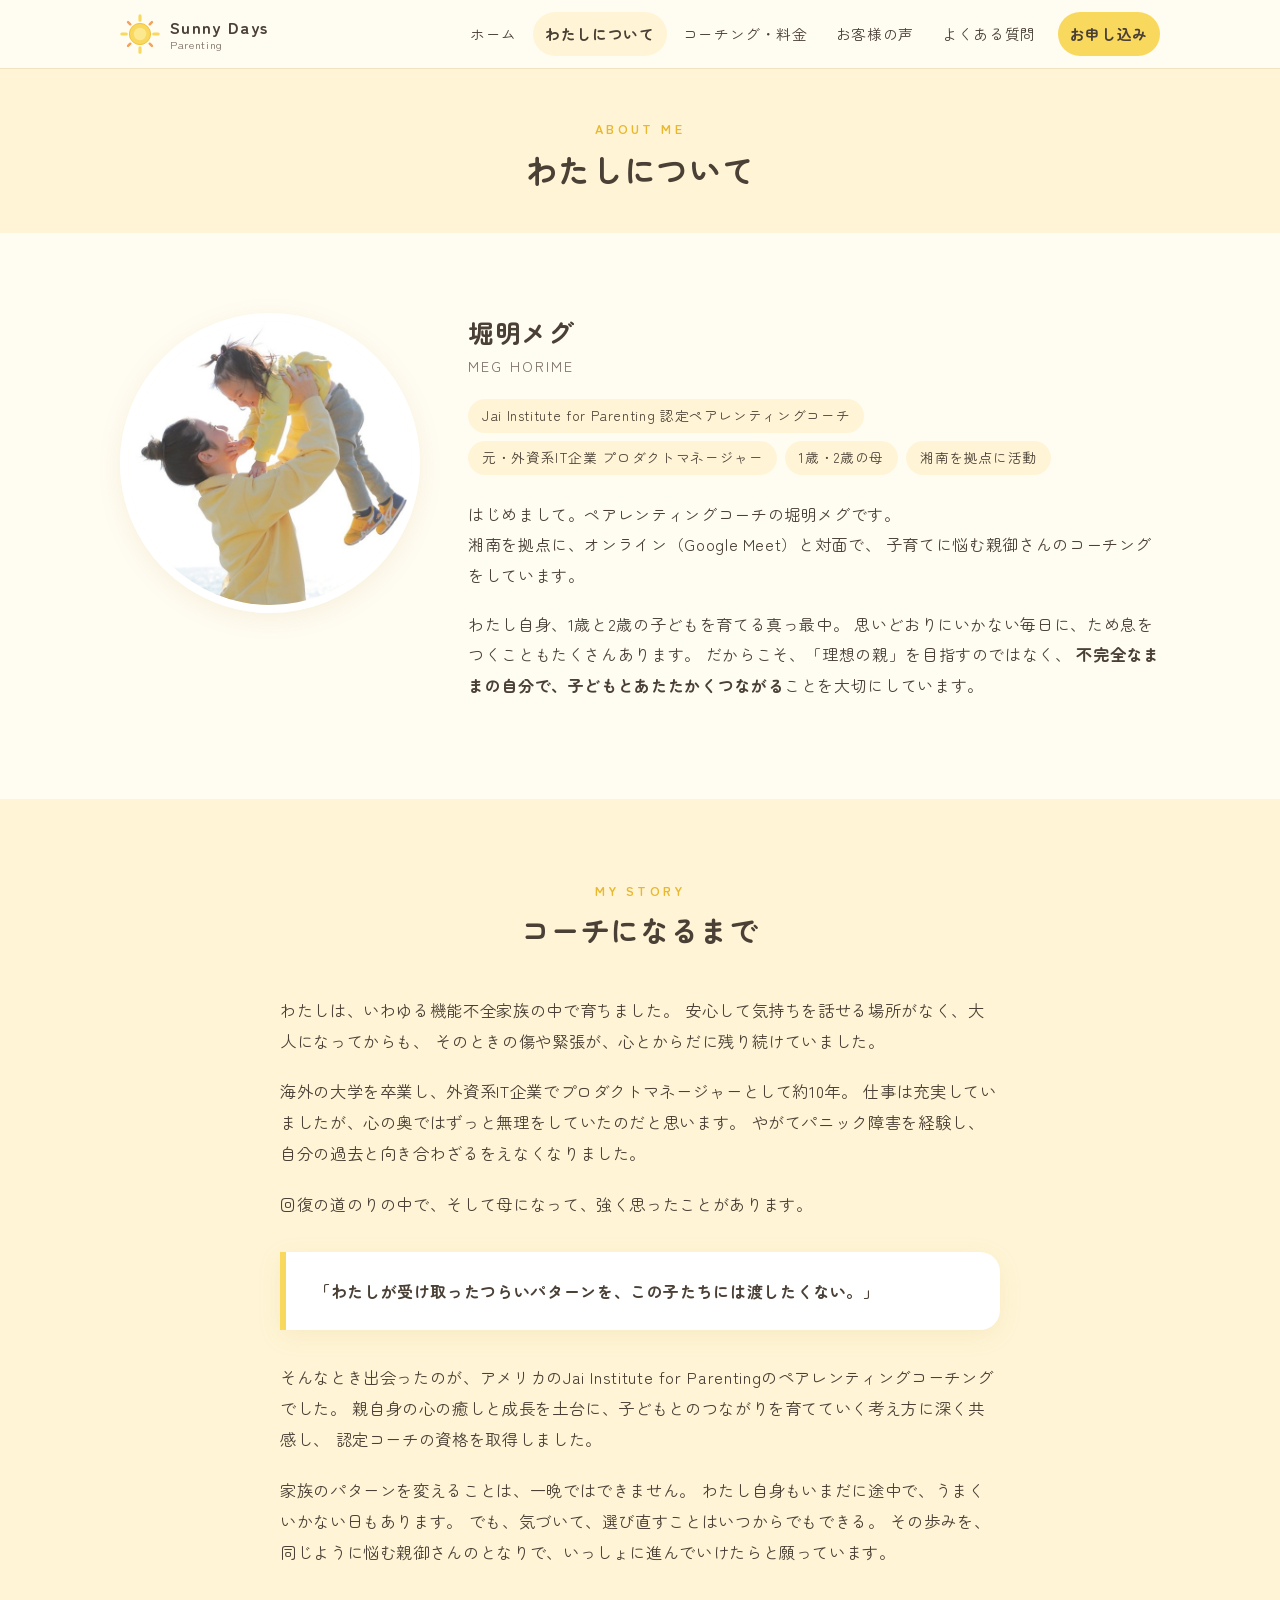
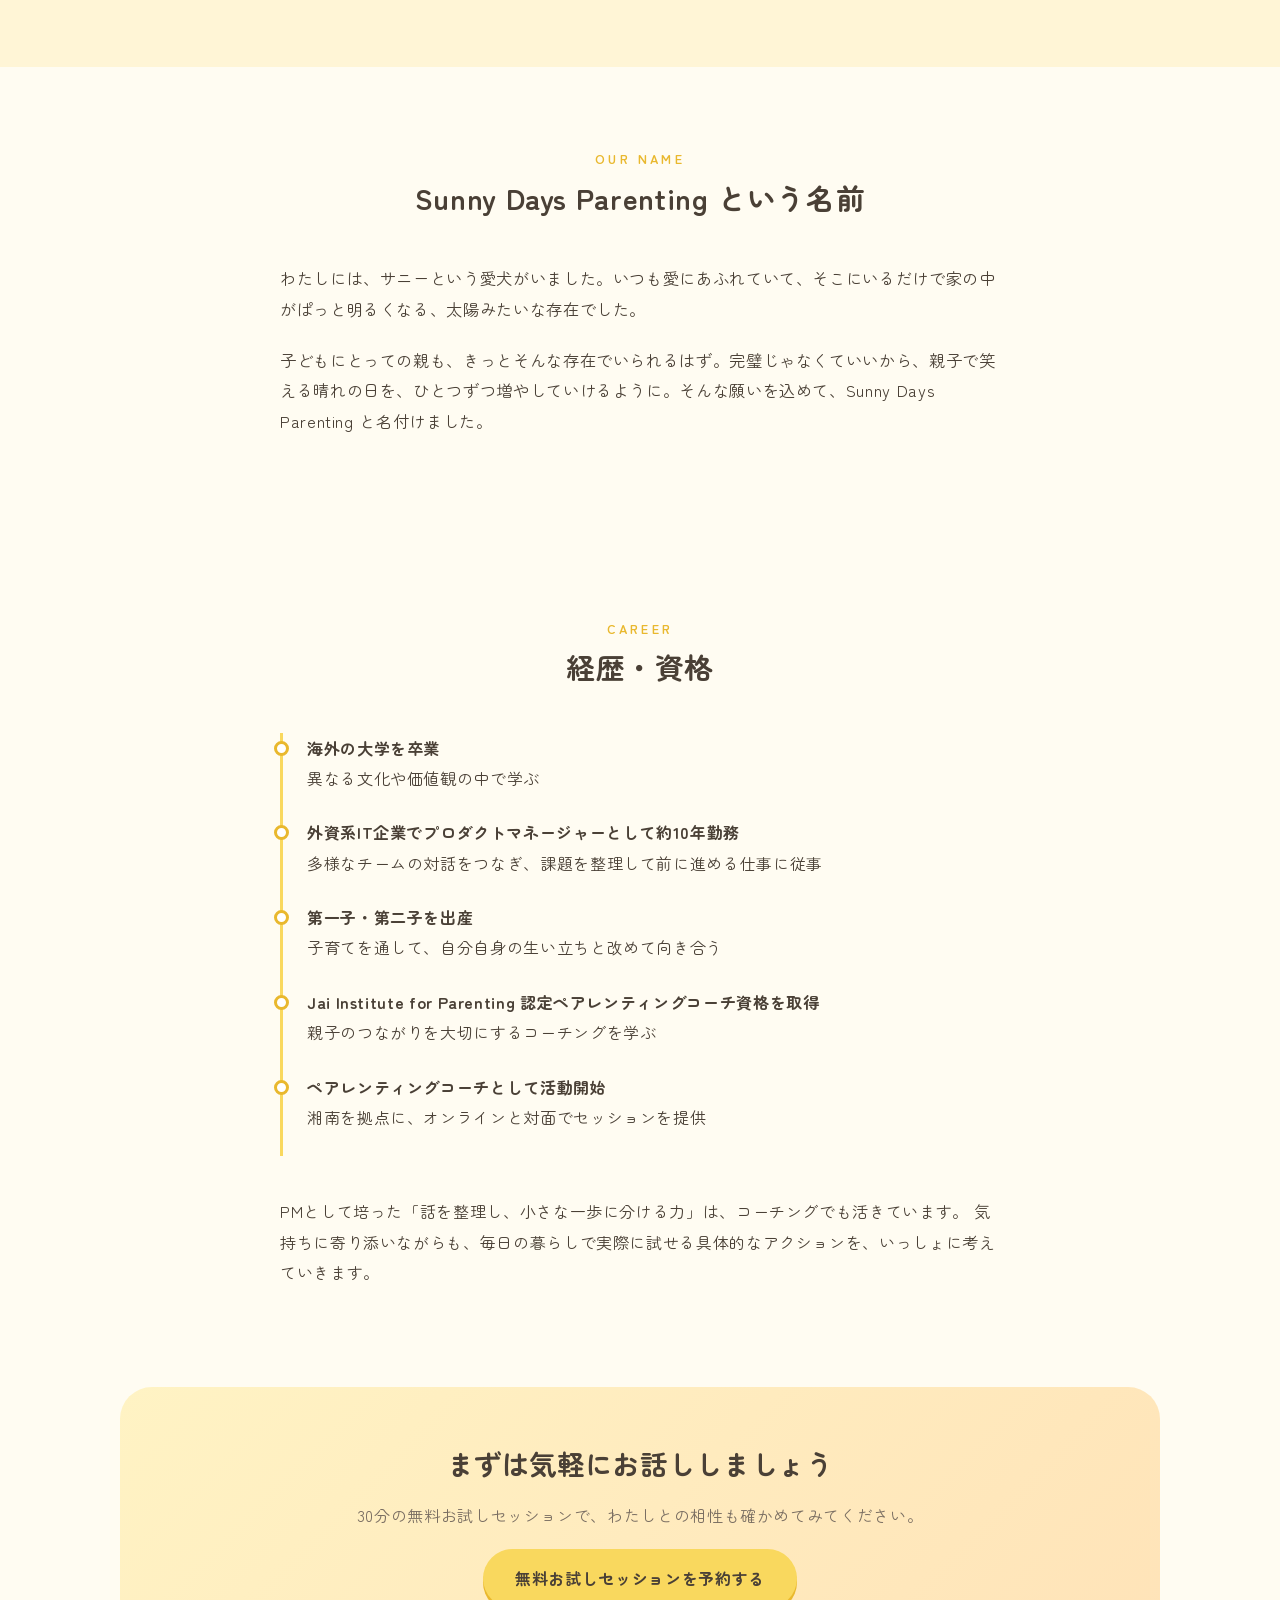
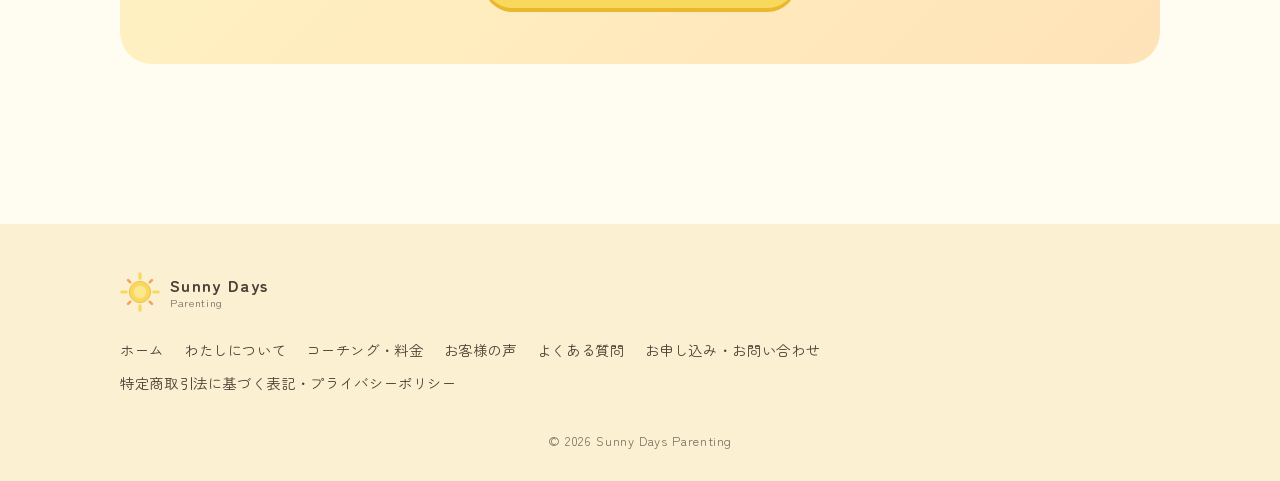
==== about.html @ c6f93c06 "CSS/JSにバージョン番号を付けて、変更が確実に反映されるようにする Co-Authored-By: Claude Opus 5.5 <noreply@anthropic.com>" ====
<!DOCTYPE html>
<html lang="ja">
<head>
  <meta charset="UTF-8">
  <meta name="viewport" content="width=device-width, initial-scale=1">
  <title>わたしについて｜Sunny Days Parenting</title>
  <meta name="description" content="ペアレンティングコーチ 堀明メグのプロフィール。Jai Institute for Parenting 認定コーチ。外資系IT企業でのPM経験、自身の生い立ちと子育ての中で「家族のパターンを変える」ことに向き合ってきたストーリー。">
  <link rel="canonical" href="https://sunnydaysparenting.com/about.html">
  <meta property="og:site_name" content="Sunny Days Parenting">
  <meta property="og:type" content="article">
  <meta property="og:title" content="わたしについて｜Sunny Days Parenting">
  <meta property="og:description" content="ペアレンティングコーチ 堀明メグのプロフィール。Jai Institute for Parenting 認定コーチ。外資系IT企業でのPM経験、自身の生い立ちと子育ての中で「家族のパターンを変える」ことに向き合ってきたストーリー。">
  <meta property="og:url" content="https://sunnydaysparenting.com/about.html">
  <meta property="og:locale" content="ja_JP">
  <meta name="twitter:card" content="summary">
  <link rel="icon" href="images/logo.svg" type="image/svg+xml">
  <link rel="preconnect" href="https://fonts.googleapis.com">
  <link rel="preconnect" href="https://fonts.gstatic.com" crossorigin>
  <link href="https://fonts.googleapis.com/css2?family=Zen+Maru+Gothic:wght@400;700&display=swap" rel="stylesheet">
  <link rel="stylesheet" href="css/style.css?v=20261113">
  <script src="js/main.js?v=20261113" defer></script>
</head>
<body>

<header class="site-header">
  <div class="container header-inner">
    <a href="index.html" class="logo">
      <img src="images/logo.svg" alt="">
      <span class="logo-text">
        <span class="logo-main">Sunny Days</span>
        <span class="logo-sub">Parenting</span>
      </span>
    </a>
    <button class="nav-toggle" aria-label="メニューを開く" aria-expanded="false" aria-controls="global-nav">
      <span></span><span></span><span></span>
    </button>
    <nav class="global-nav" id="global-nav">
      <ul>
        <li><a href="index.html">ホーム</a></li>
        <li><a href="about.html" aria-current="page">わたしについて</a></li>
        <li><a href="service.html">コーチング・料金</a></li>
        <li><a href="voice.html">お客様の声</a></li>
        <li><a href="faq.html">よくある質問</a></li>
        <li class="nav-cta"><a href="contact.html">お申し込み</a></li>
      </ul>
    </nav>
  </div>
</header>

<main>
  <div class="page-head">
    <span class="en">About me</span>
    <h1>わたしについて</h1>
  </div>

  <section class="section">
    <div class="container">
      <div class="profile">
        <div class="profile-photo">
          <img src="images/profile.jpg" alt="湘南の海辺で子どもを抱き上げて笑い合う堀明メグ" width="300" height="300">
        </div>
        <div>
          <h2 class="profile-name">堀明メグ</h2>
          <p class="profile-name-en">MEG HORIME</p>
          <ul class="tag-list">
            <li>Jai Institute for Parenting 認定ペアレンティングコーチ</li>
            <li>元・外資系IT企業 プロダクトマネージャー</li>
            <li>1歳・2歳の母</li>
            <li>湘南を拠点に活動</li>
          </ul>
          <p>
            はじめまして。ペアレンティングコーチの堀明メグです。<br>
            湘南を拠点に、オンライン（Google Meet）と対面で、
            子育てに悩む親御さんのコーチングをしています。
          </p>
          <p>
            わたし自身、1歳と2歳の子どもを育てる真っ最中。
            思いどおりにいかない毎日に、ため息をつくこともたくさんあります。
            だからこそ、「理想の親」を目指すのではなく、
            <strong>不完全なままの自分で、子どもとあたたかくつながる</strong>ことを大切にしています。
          </p>
        </div>
      </div>
    </div>
  </section>

  <!-- ストーリー -->
  <!-- ※ご自身の体験にかかわる部分です。公開してよい範囲・表現になっているか必ずご確認ください -->
  <section class="section section-soft">
    <div class="container narrow story">
      <div class="section-title">
        <span class="en">My story</span>
        <h2>コーチになるまで</h2>
      </div>
      <p>
        わたしは、いわゆる機能不全家族の中で育ちました。
        安心して気持ちを話せる場所がなく、大人になってからも、
        そのときの傷や緊張が、心とからだに残り続けていました。
      </p>
      <p>
        海外の大学を卒業し、外資系IT企業でプロダクトマネージャーとして約10年。
        仕事は充実していましたが、心の奥ではずっと無理をしていたのだと思います。
        やがてパニック障害を経験し、自分の過去と向き合わざるをえなくなりました。
      </p>
      <p>
        回復の道のりの中で、そして母になって、強く思ったことがあります。
      </p>
      <div class="quote-box">
        「わたしが受け取ったつらいパターンを、この子たちには渡したくない。」
      </div>
      <p>
        そんなとき出会ったのが、アメリカのJai Institute for Parentingのペアレンティングコーチングでした。
        親自身の心の癒しと成長を土台に、子どもとのつながりを育てていく考え方に深く共感し、
        認定コーチの資格を取得しました。
      </p>
      <p>
        家族のパターンを変えることは、一晩ではできません。
        わたし自身もいまだに途中で、うまくいかない日もあります。
        でも、気づいて、選び直すことはいつからでもできる。
        その歩みを、同じように悩む親御さんのとなりで、いっしょに進んでいけたらと願っています。
      </p>
    </div>
  </section>

  <!-- 名前の由来 -->
  <section class="section">
    <div class="container narrow story">
      <div class="section-title">
        <span class="en">Our name</span>
        <h2>Sunny Days Parenting という名前</h2>
      </div>
      <p>
        わたしには、サニーという愛犬がいました。いつも愛にあふれていて、そこにいるだけで家の中がぱっと明るくなる、太陽みたいな存在でした。
      </p>
      <p>
        子どもにとっての親も、きっとそんな存在でいられるはず。完璧じゃなくていいから、親子で笑える晴れの日を、ひとつずつ増やしていけるように。そんな願いを込めて、Sunny Days Parenting と名付けました。
      </p>
    </div>
  </section>

  <!-- 経歴 -->
  <section class="section">
    <div class="container narrow">
      <div class="section-title">
        <span class="en">Career</span>
        <h2>経歴・資格</h2>
      </div>
      <ul class="timeline">
        <li><strong>海外の大学を卒業</strong>異なる文化や価値観の中で学ぶ</li>
        <li><strong>外資系IT企業でプロダクトマネージャーとして約10年勤務</strong>多様なチームの対話をつなぎ、課題を整理して前に進める仕事に従事</li>
        <li><strong>第一子・第二子を出産</strong>子育てを通して、自分自身の生い立ちと改めて向き合う</li>
        <li><strong>Jai Institute for Parenting 認定ペアレンティングコーチ資格を取得</strong>親子のつながりを大切にするコーチングを学ぶ</li>
        <li><strong>ペアレンティングコーチとして活動開始</strong>湘南を拠点に、オンラインと対面でセッションを提供</li>
      </ul>
      <p class="mt-l">
        PMとして培った「話を整理し、小さな一歩に分ける力」は、コーチングでも活きています。
        気持ちに寄り添いながらも、毎日の暮らしで実際に試せる具体的なアクションを、いっしょに考えていきます。
      </p>
    </div>
  </section>

  <section class="section" style="padding-top:0">
    <div class="container">
      <div class="cta">
        <h2>まずは気軽にお話ししましょう</h2>
        <p>30分の無料お試しセッションで、わたしとの相性も確かめてみてください。</p>
        <a href="contact.html" class="btn">無料お試しセッションを予約する</a>
      </div>
    </div>
  </section>
</main>

<footer class="site-footer">
  <div class="container">
    <div class="footer-inner">
      <a href="index.html" class="logo">
        <img src="images/logo.svg" alt="">
        <span class="logo-text">
          <span class="logo-main">Sunny Days</span>
          <span class="logo-sub">Parenting</span>
        </span>
      </a>
      <nav class="footer-nav" aria-label="フッターメニュー">
        <ul>
          <li><a href="index.html">ホーム</a></li>
          <li><a href="about.html">わたしについて</a></li>
          <li><a href="service.html">コーチング・料金</a></li>
          <li><a href="voice.html">お客様の声</a></li>
          <li><a href="faq.html">よくある質問</a></li>
          <li><a href="contact.html">お申し込み・お問い合わせ</a></li>
          <li><a href="legal.html">特定商取引法に基づく表記・プライバシーポリシー</a></li>
        </ul>
      </nav>
    </div>
    <p class="copyright">&copy; <span id="year">2026</span> Sunny Days Parenting</p>
  </div>
</footer>

</body>
</html>
---- css/style.css ----
/* =========================================================
   Sunny Days Parenting スタイルシート
   色を変えたいときは :root の値だけ変えればサイト全体に反映されます
   ========================================================= */
:root {
  --bg: #fffcf2;          /* ページの背景（クリーム） */
  --bg-soft: #fff5d6;     /* うすいレモン色の帯 */
  --lemon: #f9d85e;       /* メインのシトラスイエロー */
  --lemon-deep: #e9b82e;  /* 濃いめのイエロー（線・強調） */
  --orange: #f4a259;      /* アクセント（みかん色） */
  --leaf: #8bb37a;        /* アクセント（葉っぱの緑） */
  --text: #4a4036;        /* 本文の文字色（こげ茶） */
  --text-sub: #7a6e62;    /* 補足の文字色 */
  --white: #ffffff;
  --border: #f0e4c0;
  --radius: 20px;
  --shadow: 0 6px 24px rgba(180, 140, 40, 0.10);
  --max: 1080px;
  --font: "Zen Maru Gothic", "Hiragino Maru Gothic ProN", "Hiragino Sans", "Meiryo", sans-serif;
}

*, *::before, *::after { box-sizing: border-box; }

html { scroll-behavior: smooth; }

body {
  margin: 0;
  background: var(--bg);
  color: var(--text);
  font-family: var(--font);
  font-size: 16px;
  line-height: 1.9;
  letter-spacing: 0.04em;
  -webkit-font-smoothing: antialiased;
}

img { max-width: 100%; height: auto; display: block; }

a { color: #b5761c; }
a:hover { color: var(--orange); }

h1, h2, h3 { line-height: 1.5; font-weight: 700; margin: 0 0 0.6em; }

p { margin: 0 0 1.2em; }

.container {
  width: 100%;
  max-width: var(--max);
  margin: 0 auto;
  padding: 0 20px;
}

.narrow { max-width: 760px; }

/* ---------- ヘッダー ---------- */
.site-header {
  position: sticky;
  top: 0;
  z-index: 50;
  background: rgba(255, 252, 242, 0.94);
  backdrop-filter: blur(6px);
  border-bottom: 1px solid var(--border);
}

.header-inner {
  display: flex;
  align-items: center;
  justify-content: space-between;
  height: 68px;
}

.logo {
  display: flex;
  align-items: center;
  gap: 10px;
  text-decoration: none;
  color: var(--text);
}
.logo img { width: 40px; height: 40px; }
.logo-text { display: flex; flex-direction: column; line-height: 1.25; }
.logo-main { font-weight: 700; font-size: 1.05rem; letter-spacing: 0.08em; }
.logo-sub { font-size: 0.68rem; color: var(--text-sub); letter-spacing: 0.06em; }

.nav-toggle {
  display: none;
  background: none;
  border: 0;
  width: 44px;
  height: 44px;
  padding: 10px;
  cursor: pointer;
}
.nav-toggle span {
  display: block;
  height: 2px;
  background: var(--text);
  border-radius: 2px;
  margin: 6px 0;
  transition: transform 0.25s, opacity 0.25s;
}

.global-nav ul {
  display: flex;
  align-items: center;
  gap: 4px;
  list-style: none;
  margin: 0;
  padding: 0;
}
.global-nav a {
  display: block;
  padding: 8px 12px;
  border-radius: 999px;
  color: var(--text);
  text-decoration: none;
  font-size: 0.92rem;
}
.global-nav a:hover { background: var(--bg-soft); }
.global-nav a[aria-current="page"] { background: var(--bg-soft); font-weight: 700; }
.global-nav .nav-cta a {
  background: var(--lemon);
  font-weight: 700;
  margin-left: 6px;
}
.global-nav .nav-cta a:hover { background: var(--lemon-deep); }

@media (max-width: 900px) {
  .nav-toggle { display: block; }
  .global-nav {
    position: fixed;
    inset: 68px 0 auto 0;
    background: var(--bg);
    border-bottom: 1px solid var(--border);
    box-shadow: var(--shadow);
    display: none;
  }
  .global-nav.is-open { display: block; }
  .global-nav ul { flex-direction: column; align-items: stretch; padding: 12px 20px 20px; gap: 2px; }
  .global-nav a { padding: 14px 16px; font-size: 1rem; }
  .global-nav .nav-cta a { margin: 10px 0 0; text-align: center; }
  .nav-toggle[aria-expanded="true"] span:nth-child(1) { transform: translateY(8px) rotate(45deg); }
  .nav-toggle[aria-expanded="true"] span:nth-child(2) { opacity: 0; }
  .nav-toggle[aria-expanded="true"] span:nth-child(3) { transform: translateY(-8px) rotate(-45deg); }
}

/* ---------- ボタン ---------- */
.btn {
  display: inline-block;
  padding: 14px 32px;
  border-radius: 999px;
  background: var(--lemon);
  color: var(--text);
  font-weight: 700;
  text-decoration: none;
  border: 0;
  font-family: inherit;
  font-size: 1rem;
  cursor: pointer;
  box-shadow: 0 4px 0 var(--lemon-deep);
  transition: transform 0.15s, box-shadow 0.15s, background 0.15s;
}
.btn:hover { color: var(--text); transform: translateY(2px); box-shadow: 0 2px 0 var(--lemon-deep); }
.btn-outline {
  background: var(--white);
  box-shadow: none;
  border: 2px solid var(--lemon-deep);
}
.btn-outline:hover { background: var(--bg-soft); box-shadow: none; }
.btn-group { display: flex; flex-wrap: wrap; gap: 14px; }

/* ---------- ヒーロー（トップの大きな部分） ---------- */
.hero {
  position: relative;
  overflow: hidden;
  padding: 72px 0 80px;
  background: radial-gradient(circle at 85% 20%, #fff0b3 0, transparent 45%),
              radial-gradient(circle at 10% 90%, #ffe9cc 0, transparent 40%),
              var(--bg);
}
.hero-inner {
  display: grid;
  grid-template-columns: 1.1fr 0.9fr;
  align-items: center;
  gap: 40px;
}
.hero-label {
  display: inline-block;
  background: var(--white);
  border: 1px solid var(--border);
  border-radius: 999px;
  padding: 4px 16px;
  font-size: 0.85rem;
  color: var(--text-sub);
  margin-bottom: 18px;
}
.hero h1 { font-size: clamp(1.7rem, 4.6vw, 2.6rem); letter-spacing: 0.08em; }
.hero h1 .marker {
  background: linear-gradient(transparent 62%, var(--lemon) 62%);
}
.hero-lead { color: var(--text-sub); margin-bottom: 28px; }
.hero-visual img { width: 100%; max-width: 420px; margin: 0 auto; }

@media (max-width: 760px) {
  .hero { padding: 40px 0 56px; }
  .hero-inner { grid-template-columns: 1fr; gap: 24px; }
  .hero-visual { order: -1; }
  .hero-visual img { max-width: 260px; }
}

/* ---------- 下層ページの見出し帯 ---------- */
.page-head {
  background: var(--bg-soft);
  padding: 48px 0 40px;
  text-align: center;
}
.page-head .en {
  display: block;
  font-size: 0.8rem;
  letter-spacing: 0.25em;
  color: var(--lemon-deep);
  font-weight: 700;
  text-transform: uppercase;
}
.page-head h1 { font-size: clamp(1.5rem, 4vw, 2rem); margin: 4px 0 0; }

/* ---------- セクション共通 ---------- */
.section { padding: 80px 0; }
.section-soft { background: var(--bg-soft); }
.section-title { text-align: center; margin-bottom: 44px; }
.section-title .en {
  display: block;
  font-size: 0.8rem;
  letter-spacing: 0.25em;
  color: var(--lemon-deep);
  font-weight: 700;
  text-transform: uppercase;
}
.section-title h2 { font-size: clamp(1.35rem, 3.4vw, 1.8rem); margin: 4px 0 0; }
.section-title p { color: var(--text-sub); margin: 12px 0 0; }
.center { text-align: center; }
.sp { display: none; }
@media (max-width: 600px) { .sp { display: inline; } }
.mt-l { margin-top: 40px; }

@media (max-width: 760px) {
  .section { padding: 56px 0; }
  .section-title { margin-bottom: 32px; }
}

/* ---------- カード ---------- */
.card {
  background: var(--white);
  border-radius: var(--radius);
  padding: 32px 28px;
  box-shadow: var(--shadow);
}
.grid-3 { display: grid; grid-template-columns: repeat(3, 1fr); gap: 24px; }
.grid-2 { display: grid; grid-template-columns: repeat(2, 1fr); gap: 24px; }
@media (max-width: 860px) {
  .grid-3, .grid-2 { grid-template-columns: 1fr; }
}

.card-icon {
  width: 64px;
  height: 64px;
  border-radius: 50%;
  background: var(--bg-soft);
  display: grid;
  place-items: center;
  font-size: 1.8rem;
  margin-bottom: 16px;
}
.card h3 { font-size: 1.12rem; }
.card p:last-child { margin-bottom: 0; }

/* ---------- お悩みチェックリスト ---------- */
.worry-list {
  list-style: none;
  padding: 0;
  margin: 0 auto;
  max-width: 720px;
  display: grid;
  gap: 12px;
}
.worry-list li {
  background: var(--white);
  border-radius: 14px;
  padding: 16px 20px 16px 56px;
  position: relative;
  box-shadow: 0 2px 10px rgba(180, 140, 40, 0.06);
}
.worry-list li::before {
  content: "";
  position: absolute;
  left: 20px;
  top: 50%;
  width: 22px;
  height: 22px;
  margin-top: -11px;
  border-radius: 50%;
  background: var(--lemon) url("data:image/svg+xml,%3Csvg xmlns='http://www.w3.org/2000/svg' viewBox='0 0 24 24'%3E%3Cpath d='M6 12.5l4 4 8-9' fill='none' stroke='%234a4036' stroke-width='2.6' stroke-linecap='round' stroke-linejoin='round'/%3E%3C/svg%3E") center / 14px no-repeat;
}
.worry-after {
  text-align: center;
  margin-top: 36px;
  font-size: 1.1rem;
  font-weight: 700;
}

/* ---------- プロフィール ---------- */
.profile {
  display: grid;
  grid-template-columns: 300px 1fr;
  gap: 48px;
  align-items: start;
}
.profile-photo img {
  border-radius: 50%;
  border: 8px solid var(--white);
  box-shadow: var(--shadow);
}
.profile-name { font-size: 1.6rem; margin-bottom: 0; }
.profile-name-en { color: var(--text-sub); font-size: 0.9rem; margin-bottom: 20px; letter-spacing: 0.15em; }
@media (max-width: 760px) {
  .profile { grid-template-columns: 1fr; gap: 24px; text-align: left; }
  .profile-photo { max-width: 220px; margin: 0 auto; }
  .profile-name, .profile-name-en { text-align: center; }
}

.tag-list { display: flex; flex-wrap: wrap; gap: 8px; list-style: none; padding: 0; margin: 0 0 24px; }
.tag-list li {
  background: var(--bg-soft);
  border-radius: 999px;
  padding: 4px 14px;
  font-size: 0.85rem;
}

.timeline { list-style: none; padding: 0; margin: 0; border-left: 3px solid var(--lemon); }
.timeline li { position: relative; padding: 0 0 24px 24px; }
.timeline li::before {
  content: "";
  position: absolute;
  left: -9px;
  top: 8px;
  width: 15px;
  height: 15px;
  border-radius: 50%;
  background: var(--white);
  border: 3px solid var(--lemon-deep);
}
.timeline strong { display: block; }

.story p { font-size: 1.02rem; }
.quote-box {
  background: var(--white);
  border-left: 6px solid var(--lemon);
  border-radius: 0 var(--radius) var(--radius) 0;
  padding: 24px 28px;
  margin: 32px 0;
  font-weight: 700;
  box-shadow: var(--shadow);
}

/* ---------- 料金プラン ---------- */
.plan {
  position: relative;
  display: flex;
  flex-direction: column;
  border: 2px solid transparent;
}
.plan-featured { border-color: var(--lemon); }
.plan-badge {
  position: absolute;
  top: -14px;
  left: 50%;
  transform: translateX(-50%);
  background: var(--orange);
  color: var(--white);
  font-size: 0.8rem;
  font-weight: 700;
  padding: 2px 16px;
  border-radius: 999px;
  white-space: nowrap;
}
.plan h3 { text-align: center; font-size: 1.25rem; margin-top: 8px; }
.plan-price {
  text-align: center;
  font-size: 2rem;
  font-weight: 700;
  margin: 0 0 4px;
  line-height: 1.3;
}
.plan-price small { font-size: 0.9rem; font-weight: 400; }
.plan-per {
  text-align: center;
  font-weight: 700;
  color: #b5761c;
  margin: 0 0 6px;
}
.plan-meta { text-align: center; color: var(--text-sub); font-size: 0.9rem; margin-bottom: 20px; }
.plan ul { padding-left: 1.3em; margin: 0 0 24px; flex: 1; }
.plan li { margin-bottom: 6px; }
.plan .btn { align-self: center; }

.steps { list-style: none; padding: 0; margin: 0; counter-reset: step; display: grid; gap: 16px; }
.steps li {
  counter-increment: step;
  background: var(--white);
  border-radius: var(--radius);
  padding: 22px 24px 22px 84px;
  position: relative;
  box-shadow: var(--shadow);
}
.steps li::before {
  content: counter(step);
  position: absolute;
  left: 22px;
  top: 22px;
  width: 44px;
  height: 44px;
  border-radius: 50%;
  background: var(--lemon);
  font-weight: 700;
  font-size: 1.2rem;
  display: grid;
  place-items: center;
}
.steps h3 { font-size: 1.05rem; margin-bottom: 4px; }
.steps p { margin: 0; color: var(--text-sub); }

.info-table { width: 100%; border-collapse: collapse; background: var(--white); border-radius: var(--radius); overflow: hidden; box-shadow: var(--shadow); }
.info-table th, .info-table td { padding: 16px 20px; border-bottom: 1px solid var(--border); text-align: left; vertical-align: top; }
.info-table th { background: #fffaf0; width: 32%; font-weight: 700; }
.info-table tr:last-child th, .info-table tr:last-child td { border-bottom: 0; }
@media (max-width: 600px) {
  .info-table th, .info-table td { display: block; width: 100%; }
  .info-table th { border-bottom: 0; padding-bottom: 4px; }
  .info-table td { padding-top: 4px; }
}

/* ---------- お客様の声 ---------- */
.voice {
  position: relative;
}
.voice-sample {
  display: inline-block;
  background: #eee6d8;
  color: var(--text-sub);
  font-size: 0.75rem;
  font-weight: 700;
  border-radius: 6px;
  padding: 0 8px;
  margin-bottom: 12px;
}
.voice-head { display: flex; align-items: center; gap: 12px; margin-bottom: 14px; }
.voice-avatar {
  width: 48px; height: 48px; border-radius: 50%;
  background: var(--bg-soft);
  display: grid; place-items: center; font-size: 1.4rem;
  flex-shrink: 0;
}
.voice-who { font-size: 0.9rem; color: var(--text-sub); line-height: 1.5; }
.voice-who strong { color: var(--text); display: block; font-size: 1rem; }
.notice {
  background: var(--white);
  border: 2px dashed var(--lemon-deep);
  border-radius: var(--radius);
  padding: 18px 22px;
  margin-bottom: 36px;
  font-size: 0.95rem;
}

/* ---------- よくある質問 ---------- */
.faq-group { margin-bottom: 48px; }
.faq-group h2 { font-size: 1.2rem; border-left: 6px solid var(--lemon); padding-left: 12px; margin-bottom: 16px; }
.faq-item {
  background: var(--white);
  border-radius: 16px;
  margin-bottom: 12px;
  box-shadow: 0 2px 10px rgba(180, 140, 40, 0.06);
}
.faq-item summary {
  list-style: none;
  cursor: pointer;
  padding: 18px 52px 18px 56px;
  position: relative;
  font-weight: 700;
}
.faq-item summary::-webkit-details-marker { display: none; }
.faq-item summary::before {
  content: "Q";
  position: absolute;
  left: 18px; top: 16px;
  width: 28px; height: 28px; border-radius: 50%;
  background: var(--lemon);
  display: grid; place-items: center;
  font-size: 0.9rem;
  line-height: 1;
}
.faq-item summary::after {
  content: "+";
  position: absolute;
  right: 20px; top: 50%;
  transform: translateY(-50%);
  font-size: 1.4rem;
  color: var(--lemon-deep);
  transition: transform 0.2s;
}
.faq-item[open] summary::after { transform: translateY(-50%) rotate(45deg); }
.faq-answer {
  padding: 0 24px 20px 56px;
  position: relative;
  color: var(--text);
}
.faq-answer::before {
  content: "A";
  position: absolute;
  left: 18px; top: 0;
  width: 28px; height: 28px; border-radius: 50%;
  background: var(--bg-soft);
  color: var(--orange);
  display: grid; place-items: center;
  font-size: 0.9rem; font-weight: 700;
  line-height: 1;
}
.faq-answer p:last-child { margin-bottom: 0; }

/* ---------- フォーム ---------- */
.form { display: grid; gap: 22px; }
.form-row label { display: block; font-weight: 700; margin-bottom: 6px; }
.req, .opt {
  display: inline-block;
  font-size: 0.72rem;
  border-radius: 4px;
  padding: 0 6px;
  margin-left: 8px;
  vertical-align: 2px;
}
.req { background: var(--orange); color: var(--white); }
.opt { background: #eee6d8; color: var(--text-sub); }
.form input[type="text"],
.form input[type="email"],
.form select,
.form textarea {
  width: 100%;
  padding: 14px 16px;
  border: 2px solid var(--border);
  border-radius: 12px;
  background: var(--white);
  font-family: inherit;
  font-size: 16px; /* iPhoneで入力時に拡大されないよう16px以上 */
  color: var(--text);
}
.form input:focus, .form select:focus, .form textarea:focus {
  outline: none;
  border-color: var(--lemon-deep);
  box-shadow: 0 0 0 4px rgba(249, 216, 94, 0.35);
}
.form textarea { min-height: 160px; resize: vertical; }
.form-hint { font-size: 0.85rem; color: var(--text-sub); margin: 4px 0 0; }
.radio-group { display: flex; flex-wrap: wrap; gap: 10px 20px; }
.radio-group label { font-weight: 400; display: flex; align-items: center; gap: 6px; margin: 0; }
.consent { display: flex; gap: 8px; align-items: flex-start; font-size: 0.95rem; }
.consent input { margin-top: 7px; }
.hp { position: absolute; left: -9999px; }
.form-status {
  margin: 0;
  padding: 14px 18px;
  border-radius: 12px;
  background: #fdecea;
  color: #8a3b2e;
  font-size: 0.95rem;
}
.form-thanks { text-align: center; }
.form-thanks .card-icon { margin: 0 auto 16px; }
.btn:disabled { opacity: 0.6; cursor: wait; }

.contact-choice .card { display: flex; flex-direction: column; }
.contact-choice .card p { flex: 1; }

/* ---------- CTA帯 ---------- */
.cta {
  background: linear-gradient(135deg, #fff3c4 0%, #ffe3b8 100%);
  border-radius: 32px;
  padding: 56px 32px;
  text-align: center;
}
.cta h2 { font-size: clamp(1.3rem, 3.4vw, 1.7rem); }
.cta p { color: var(--text-sub); }
@media (max-width: 600px) { .cta { padding: 40px 20px; border-radius: 24px; } }

/* ---------- 法務ページ ---------- */
.legal h2 { font-size: 1.2rem; margin-top: 40px; border-left: 6px solid var(--lemon); padding-left: 12px; }
.legal h2:first-child { margin-top: 0; }
.legal h3 { font-size: 1.02rem; margin: 28px 0 6px; }

/* ---------- フッター ---------- */
.site-footer {
  background: #fbf1d2;
  padding: 48px 0 28px;
  margin-top: 80px;
  font-size: 0.9rem;
}
.footer-inner { display: flex; flex-wrap: wrap; justify-content: space-between; gap: 24px; }
.footer-nav ul { list-style: none; padding: 0; margin: 0; display: flex; flex-wrap: wrap; gap: 6px 20px; }
.footer-nav a { color: var(--text); text-decoration: none; }
.footer-nav a:hover { text-decoration: underline; }
.copyright { text-align: center; color: var(--text-sub); margin: 32px 0 0; font-size: 0.8rem; }
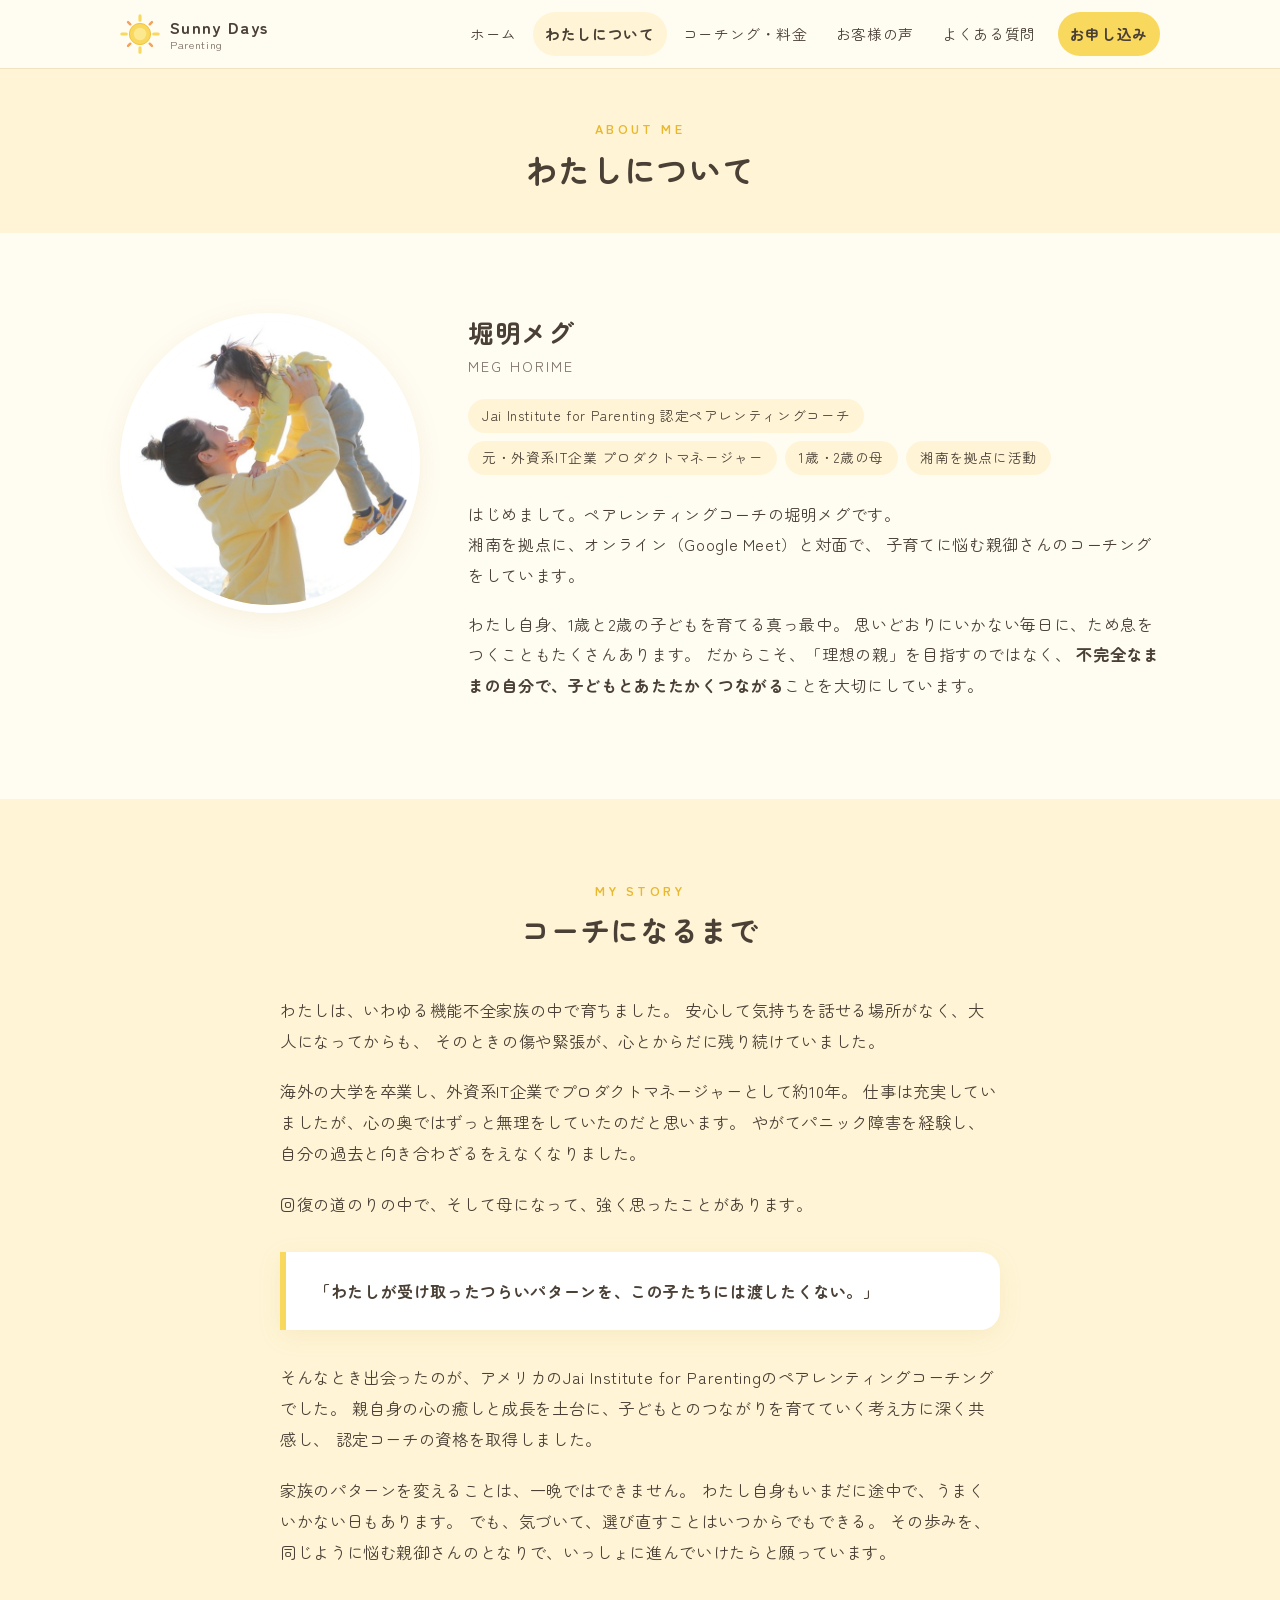
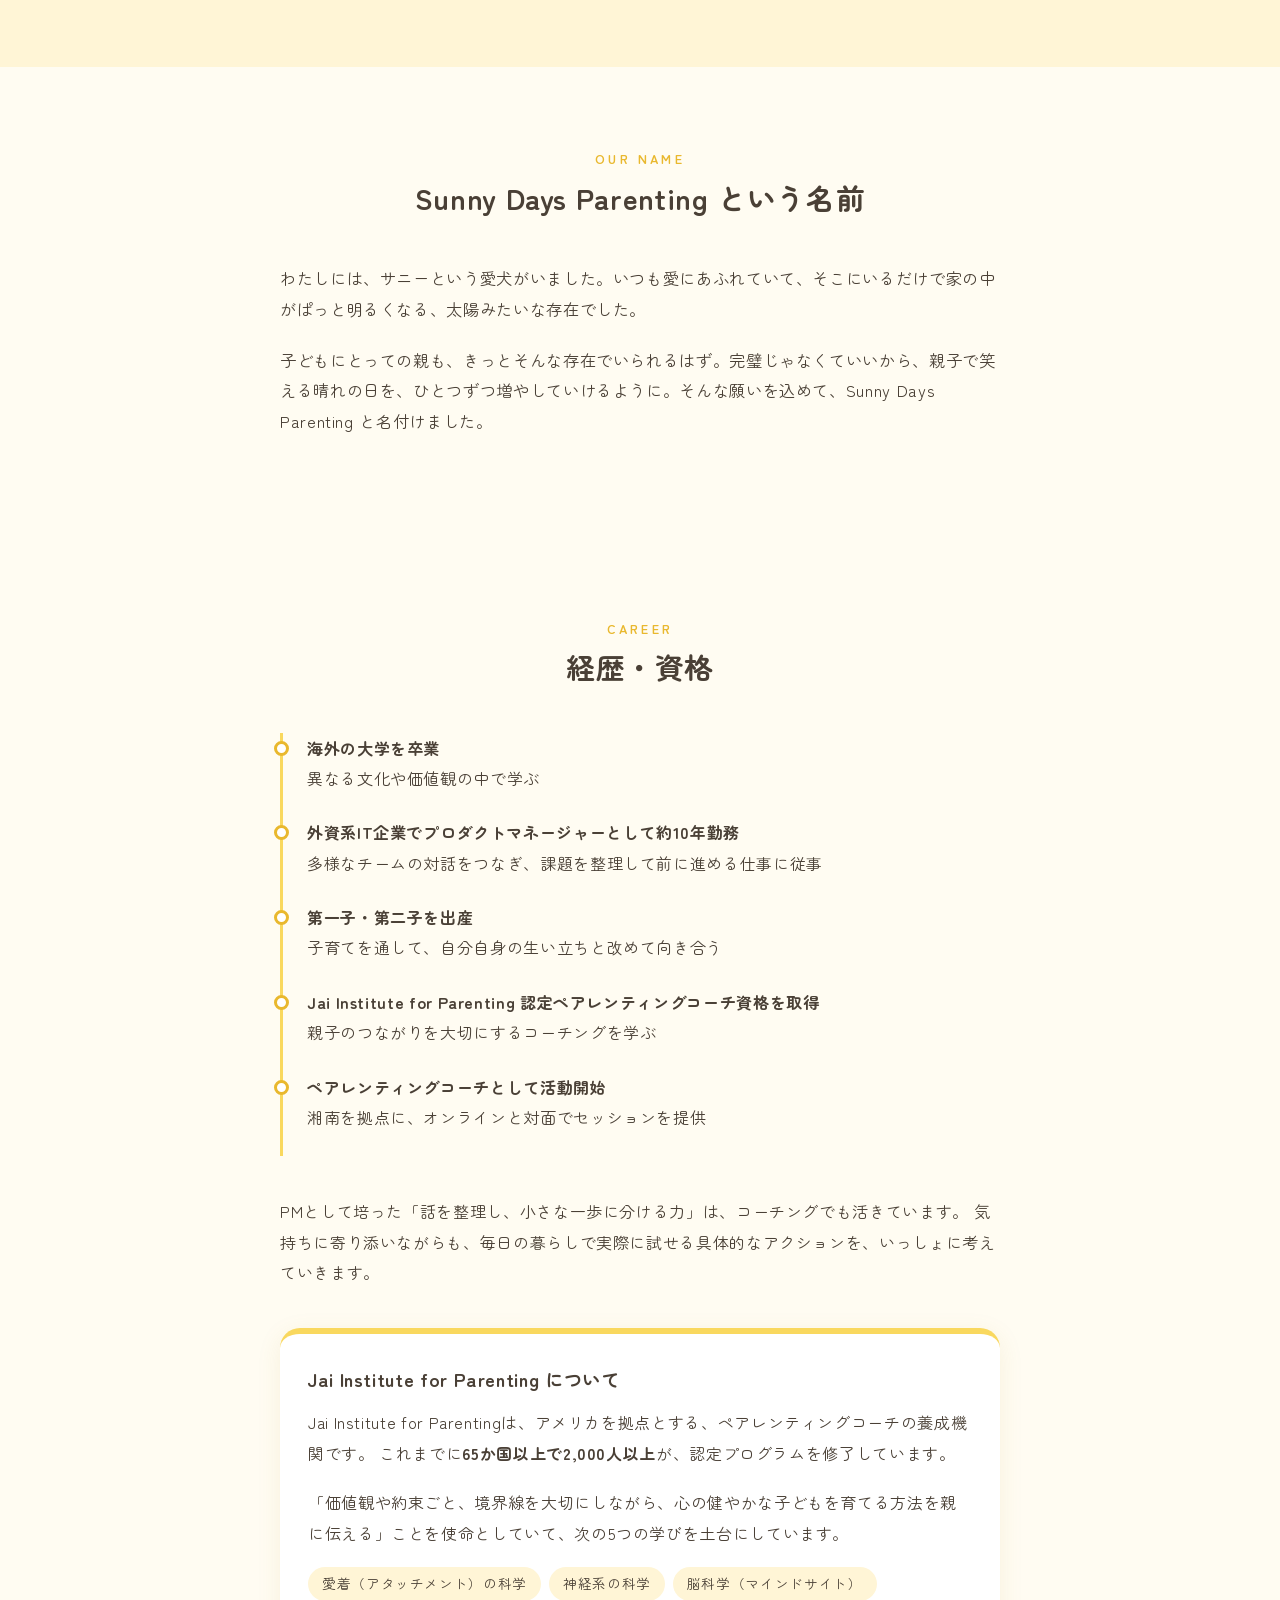
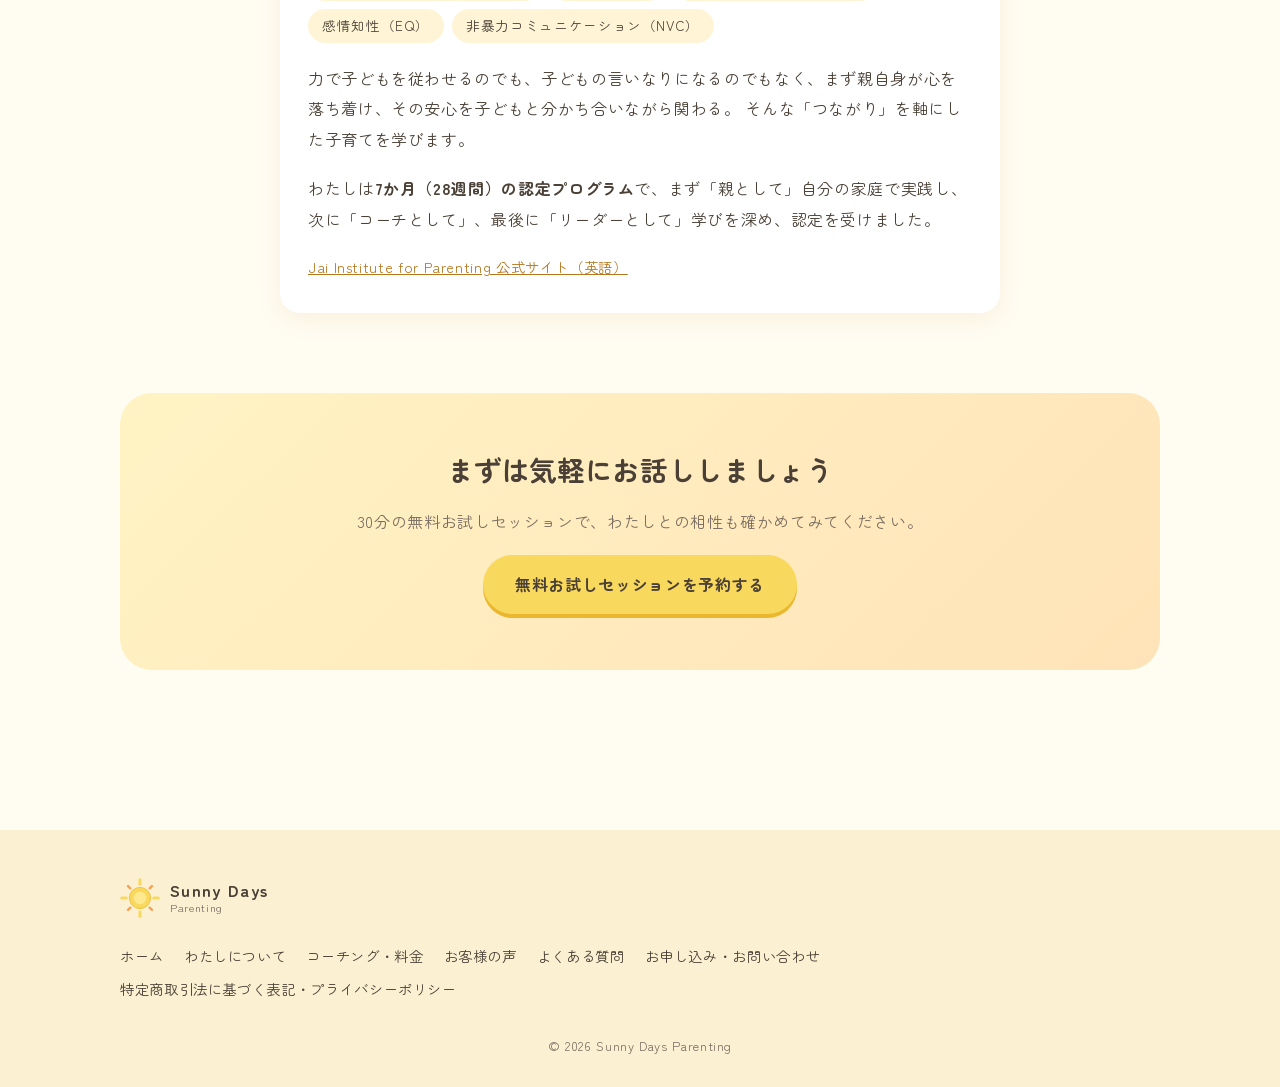
==== commit d4d031c9: "わたしについて：Jai Institute for Parenting の説明を追加 Co-Authored-By: Claude Opus 5.5 <noreply@anthropic.com>" ====
--- a/about.html
+++ b/about.html
@@ -17,8 +17,8 @@
   <link rel="preconnect" href="https://fonts.googleapis.com">
   <link rel="preconnect" href="https://fonts.gstatic.com" crossorigin>
   <link href="https://fonts.googleapis.com/css2?family=Zen+Maru+Gothic:wght@400;700&display=swap" rel="stylesheet">
-  <link rel="stylesheet" href="css/style.css?v=20261113">
-  <script src="js/main.js?v=20261113" defer></script>
+  <link rel="stylesheet" href="css/style.css?v=20261118b">
+  <script src="js/main.js?v=20261118b" defer></script>
 </head>
 <body>
 
@@ -156,6 +156,34 @@
         PMとして培った「話を整理し、小さな一歩に分ける力」は、コーチングでも活きています。
         気持ちに寄り添いながらも、毎日の暮らしで実際に試せる具体的なアクションを、いっしょに考えていきます。
       </p>
+
+      <div class="card institute mt-l">
+        <h3>Jai Institute for Parenting について</h3>
+        <p>
+          Jai Institute for Parentingは、アメリカを拠点とする、ペアレンティングコーチの養成機関です。
+          これまでに<strong>65か国以上で2,000人以上</strong>が、認定プログラムを修了しています。
+        </p>
+        <p>
+          「価値観や約束ごと、境界線を大切にしながら、心の健やかな子どもを育てる方法を親に伝える」ことを使命としていて、次の5つの学びを土台にしています。
+        </p>
+        <ul class="tag-list">
+          <li>愛着（アタッチメント）の科学</li>
+          <li>神経系の科学</li>
+          <li>脳科学（マインドサイト）</li>
+          <li>感情知性（EQ）</li>
+          <li>非暴力コミュニケーション（NVC）</li>
+        </ul>
+        <p>
+          力で子どもを従わせるのでも、子どもの言いなりになるのでもなく、まず親自身が心を落ち着け、その安心を子どもと分かち合いながら関わる。
+          そんな「つながり」を軸にした子育てを学びます。
+        </p>
+        <p>
+          わたしは<strong>7か月（28週間）の認定プログラム</strong>で、まず「親として」自分の家庭で実践し、次に「コーチとして」、最後に「リーダーとして」学びを深め、認定を受けました。
+        </p>
+        <p class="institute-link">
+          <a href="https://www.jaiinstituteforparenting.com/" target="_blank" rel="noopener">Jai Institute for Parenting 公式サイト（英語）</a>
+        </p>
+      </div>
     </div>
   </section>
 
--- a/css/style.css
+++ b/css/style.css
@@ -351,6 +351,10 @@
 .timeline strong { display: block; }
 
 .story p { font-size: 1.02rem; }
+.institute { border-top: 6px solid var(--lemon); }
+.institute h3 { font-size: 1.15rem; margin-bottom: 14px; }
+.institute .tag-list { margin-bottom: 20px; }
+.institute-link { font-size: 0.9rem; margin: 0; }
 .quote-box {
   background: var(--white);
   border-left: 6px solid var(--lemon);
@@ -461,6 +465,16 @@
 }
 .voice-who { font-size: 0.9rem; color: var(--text-sub); line-height: 1.5; }
 .voice-who strong { color: var(--text); display: block; font-size: 1rem; }
+.voice-intro { color: var(--text-sub); margin-bottom: 36px; }
+.voice-list { max-width: 900px; margin: 0 auto; }
+.voice-original {
+  font-size: 0.85rem;
+  color: var(--text-sub);
+  border-top: 1px dashed var(--border);
+  padding-top: 12px;
+  margin-top: 16px;
+}
+.voice-original span { font-size: 0.78rem; }
 .notice {
   background: var(--white);
   border: 2px dashed var(--lemon-deep);
@@ -577,6 +591,7 @@
 
 .contact-choice .card { display: flex; flex-direction: column; }
 .contact-choice .card p { flex: 1; }
+.contact-choice .btn { text-align: center; padding-left: 20px; padding-right: 20px; }
 
 /* ---------- CTA帯 ---------- */
 .cta {
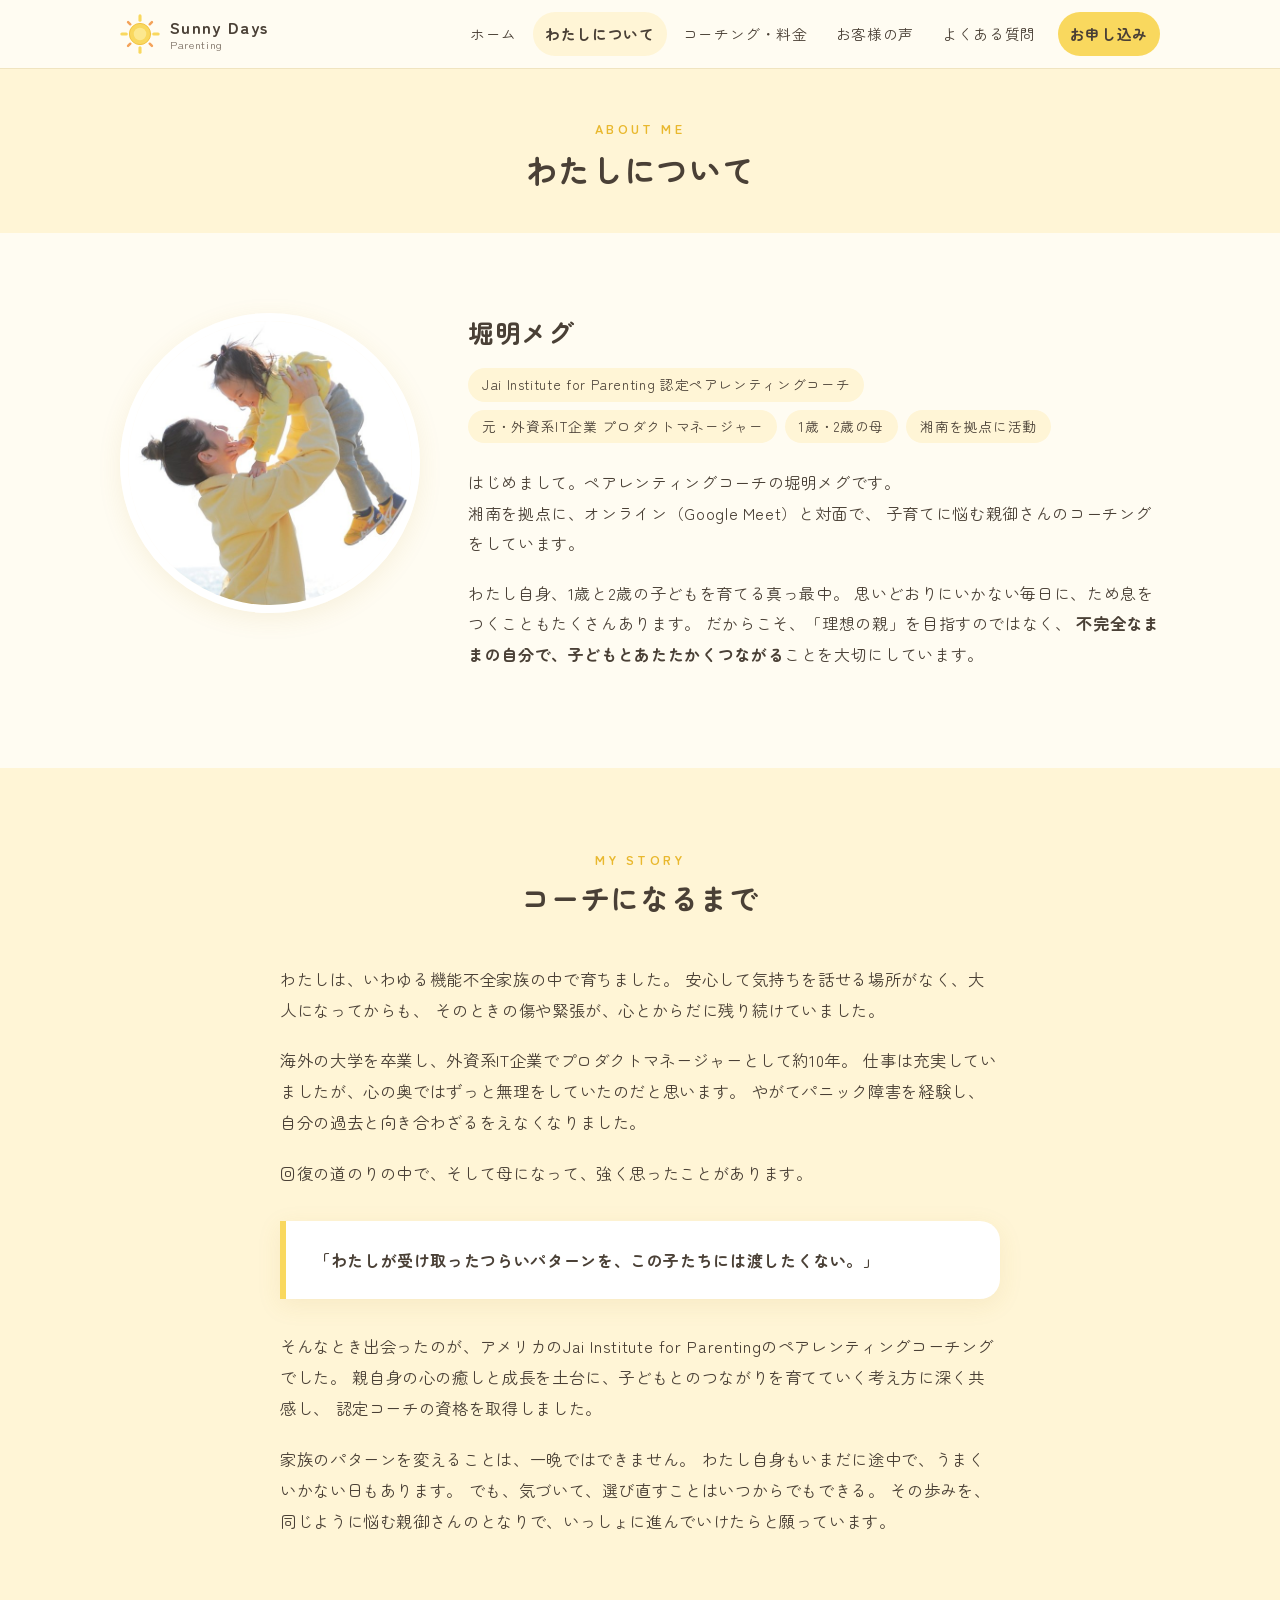
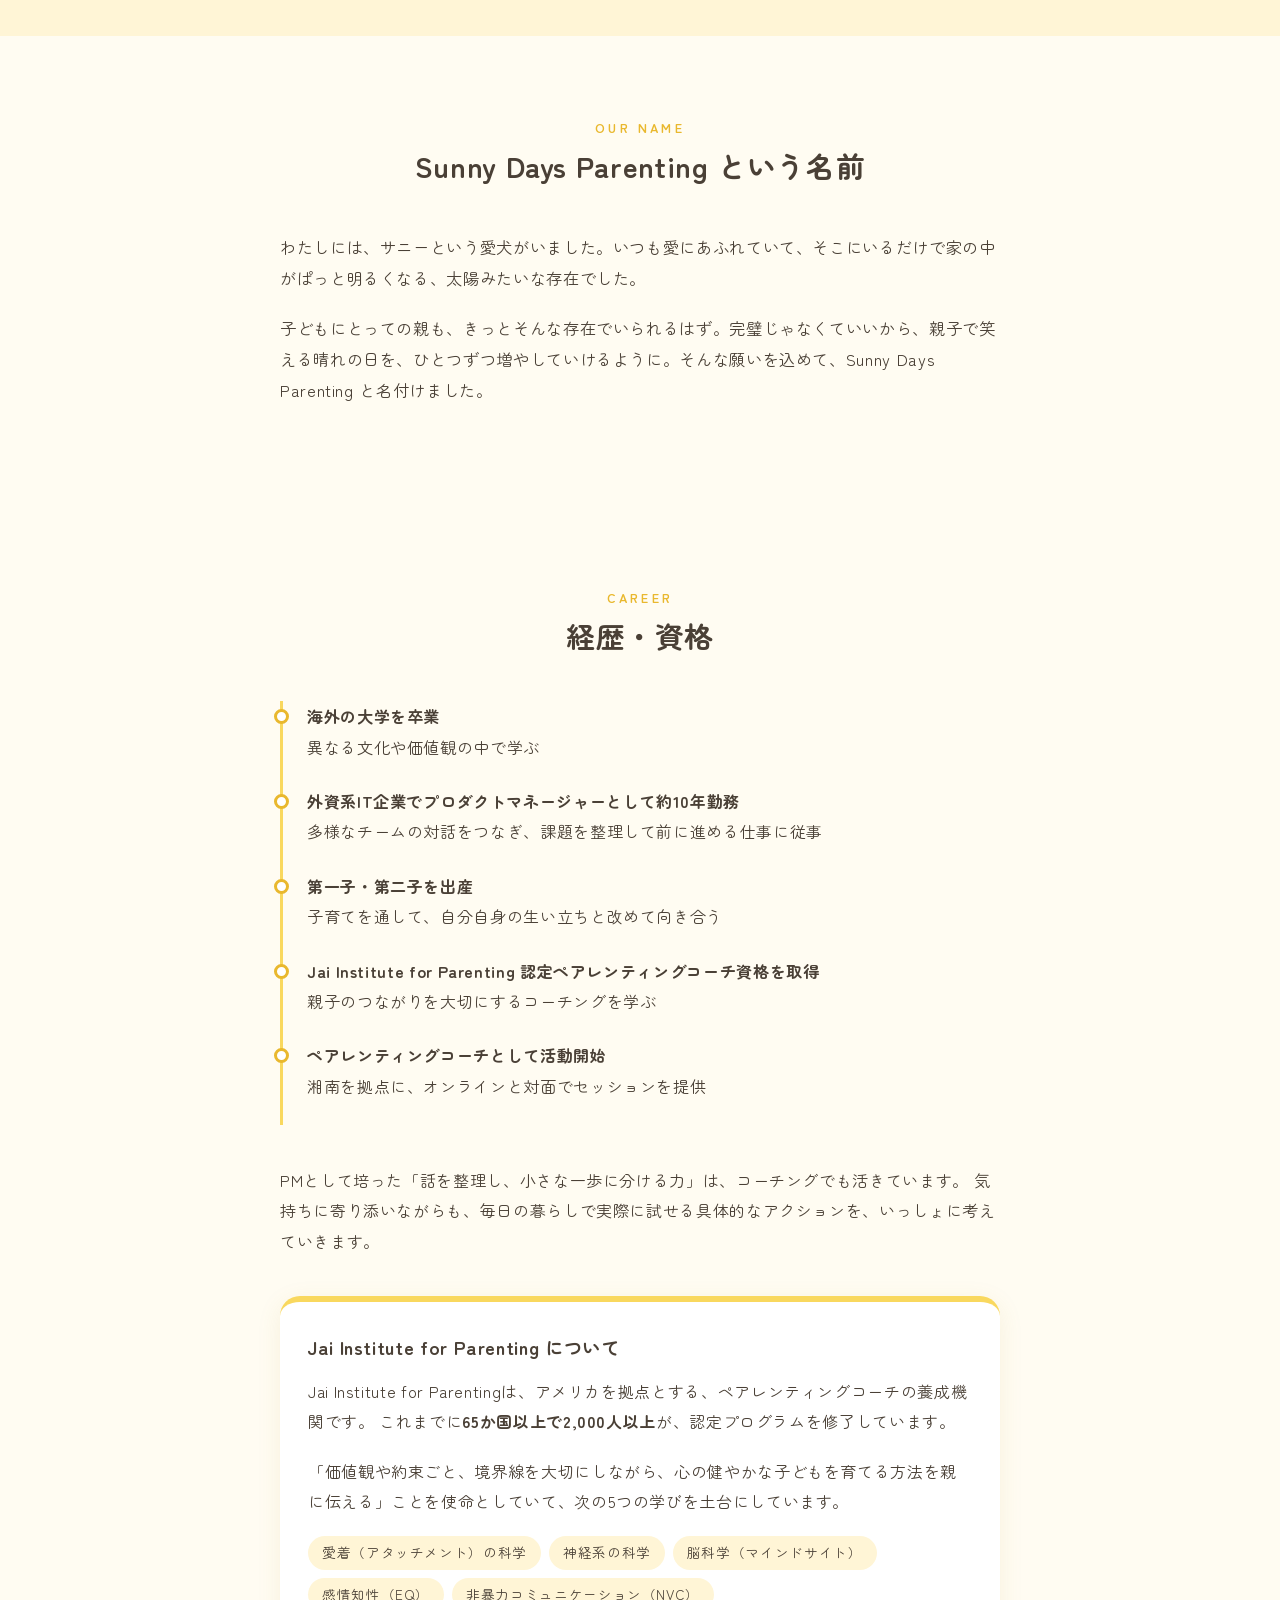
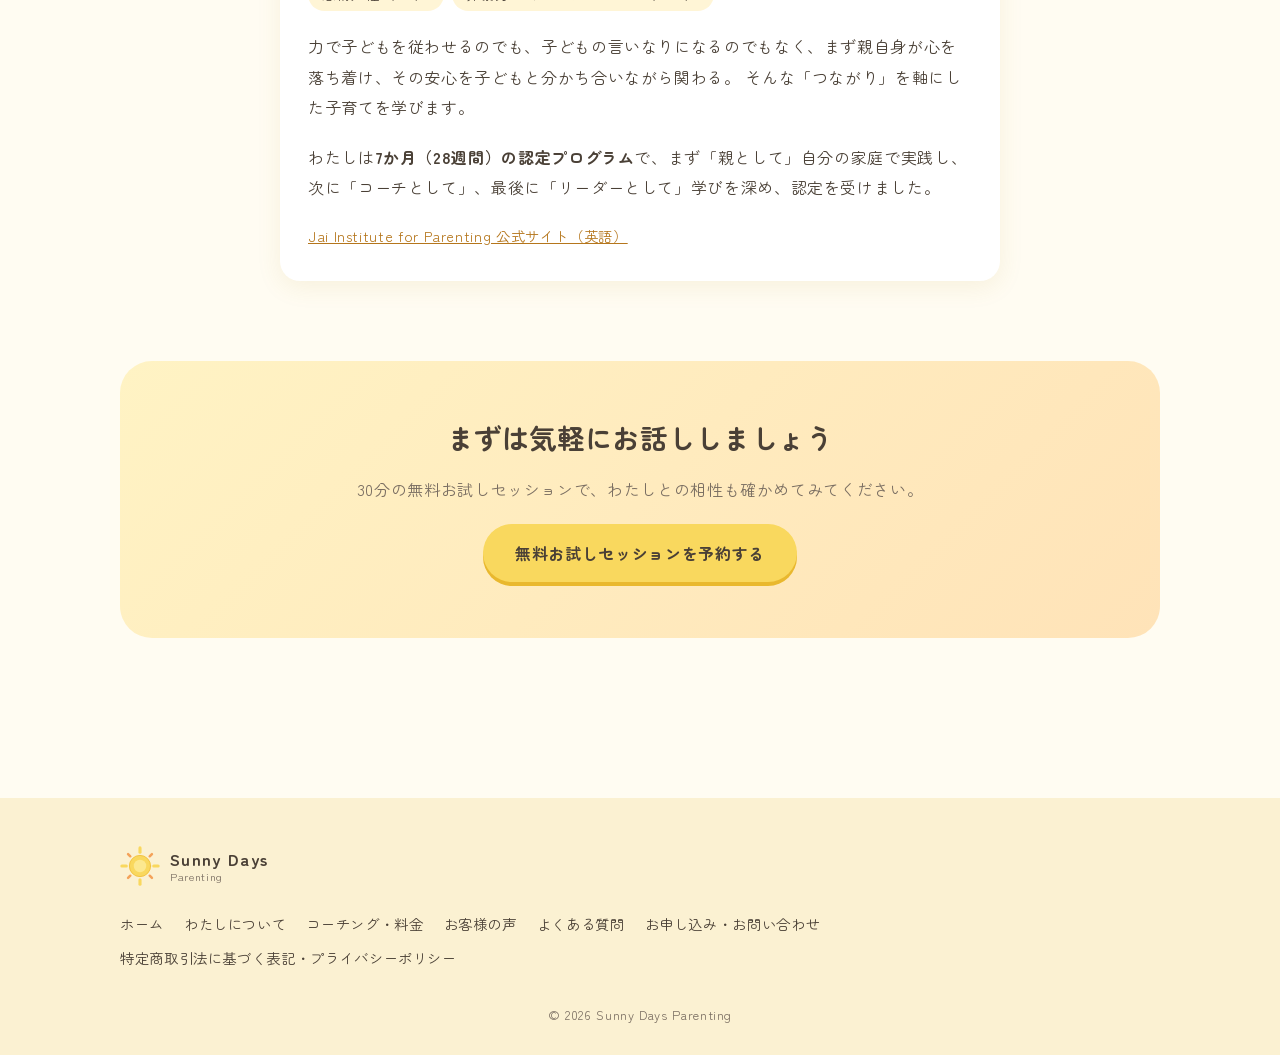
==== commit 0fc61931: "プロフィールのローマ字表記を削除 Co-Authored-By: Claude Opus 5.5 <noreply@anthropic.com>" ====
--- a/about.html
+++ b/about.html
@@ -17,8 +17,8 @@
   <link rel="preconnect" href="https://fonts.googleapis.com">
   <link rel="preconnect" href="https://fonts.gstatic.com" crossorigin>
   <link href="https://fonts.googleapis.com/css2?family=Zen+Maru+Gothic:wght@400;700&display=swap" rel="stylesheet">
-  <link rel="stylesheet" href="css/style.css?v=20261118b">
-  <script src="js/main.js?v=20261118b" defer></script>
+  <link rel="stylesheet" href="css/style.css?v=20261119">
+  <script src="js/main.js?v=20261119" defer></script>
 </head>
 <body>
 
@@ -61,7 +61,6 @@
         </div>
         <div>
           <h2 class="profile-name">堀明メグ</h2>
-          <p class="profile-name-en">MEG HORIME</p>
           <ul class="tag-list">
             <li>Jai Institute for Parenting 認定ペアレンティングコーチ</li>
             <li>元・外資系IT企業 プロダクトマネージャー</li>
--- a/css/style.css
+++ b/css/style.css
@@ -319,7 +319,7 @@
   border: 8px solid var(--white);
   box-shadow: var(--shadow);
 }
-.profile-name { font-size: 1.6rem; margin-bottom: 0; }
+.profile-name { font-size: 1.6rem; margin-bottom: 16px; }
 .profile-name-en { color: var(--text-sub); font-size: 0.9rem; margin-bottom: 20px; letter-spacing: 0.15em; }
 @media (max-width: 760px) {
   .profile { grid-template-columns: 1fr; gap: 24px; text-align: left; }
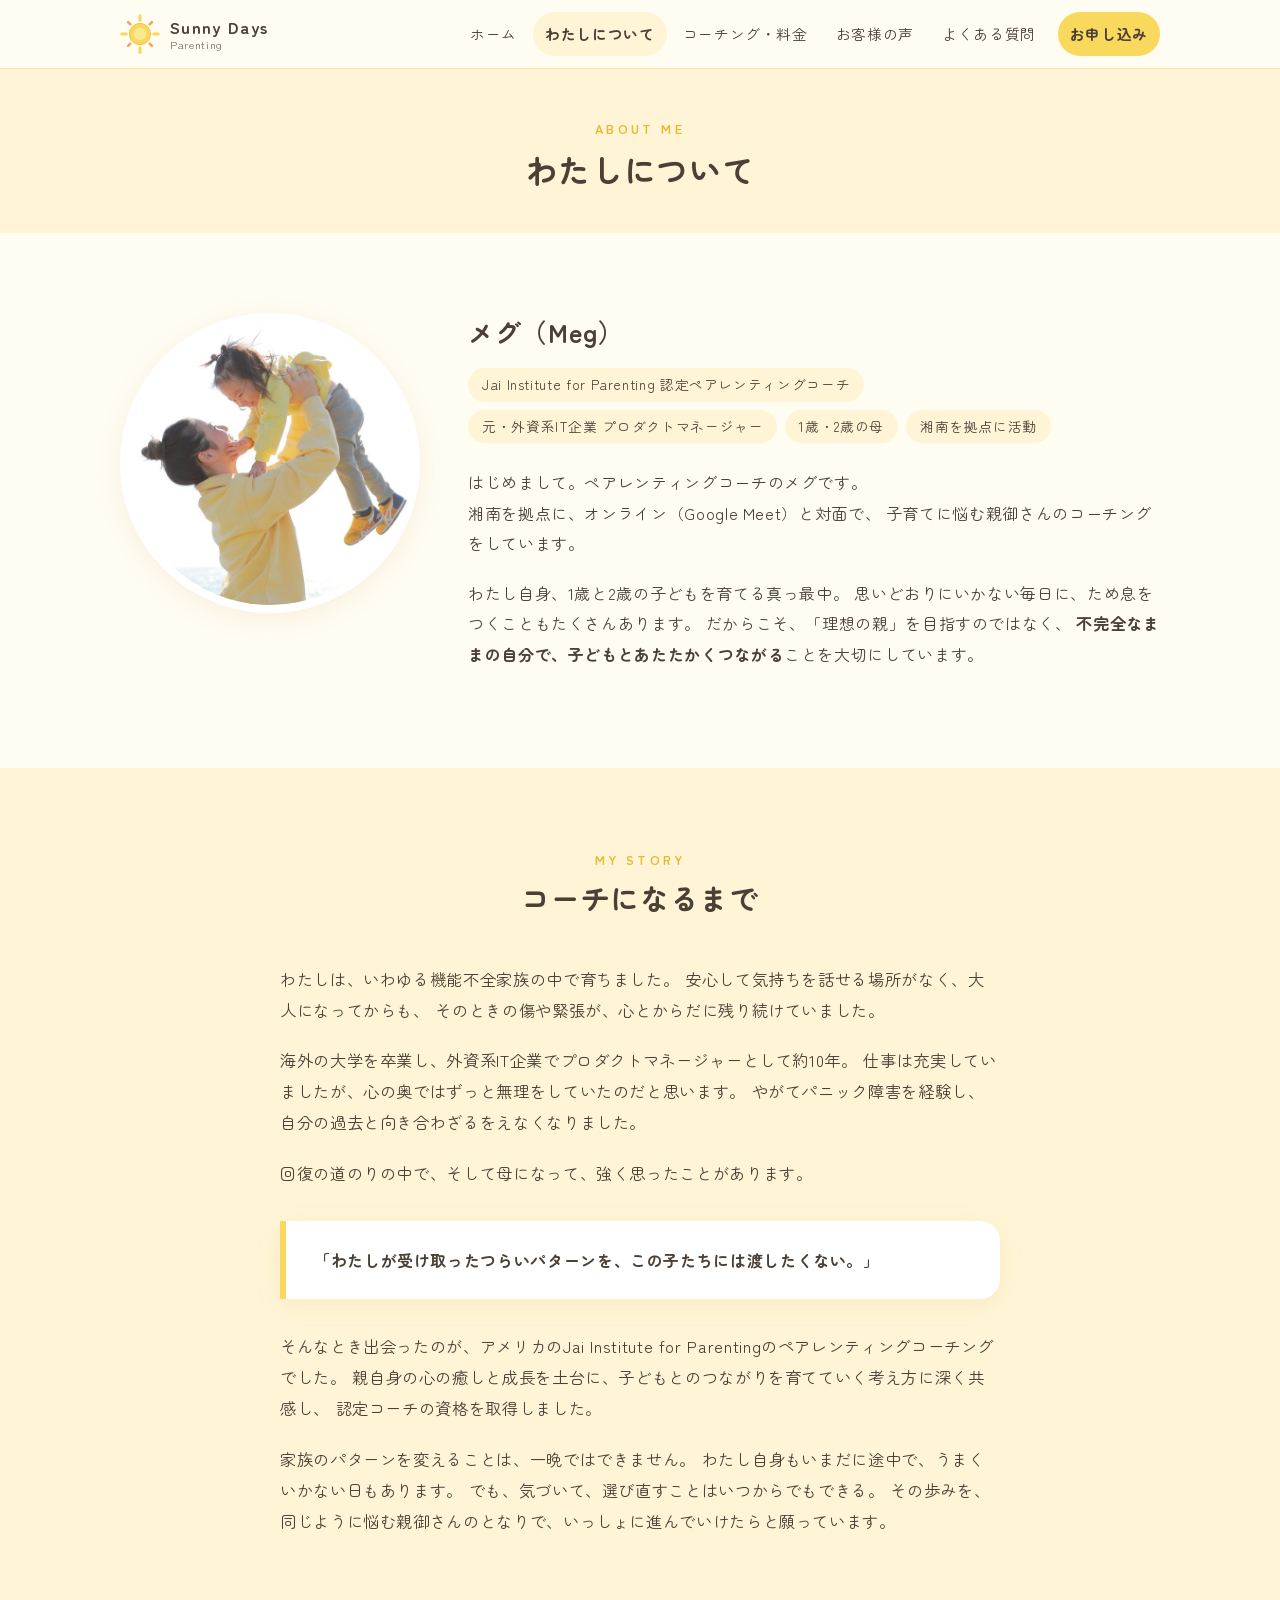
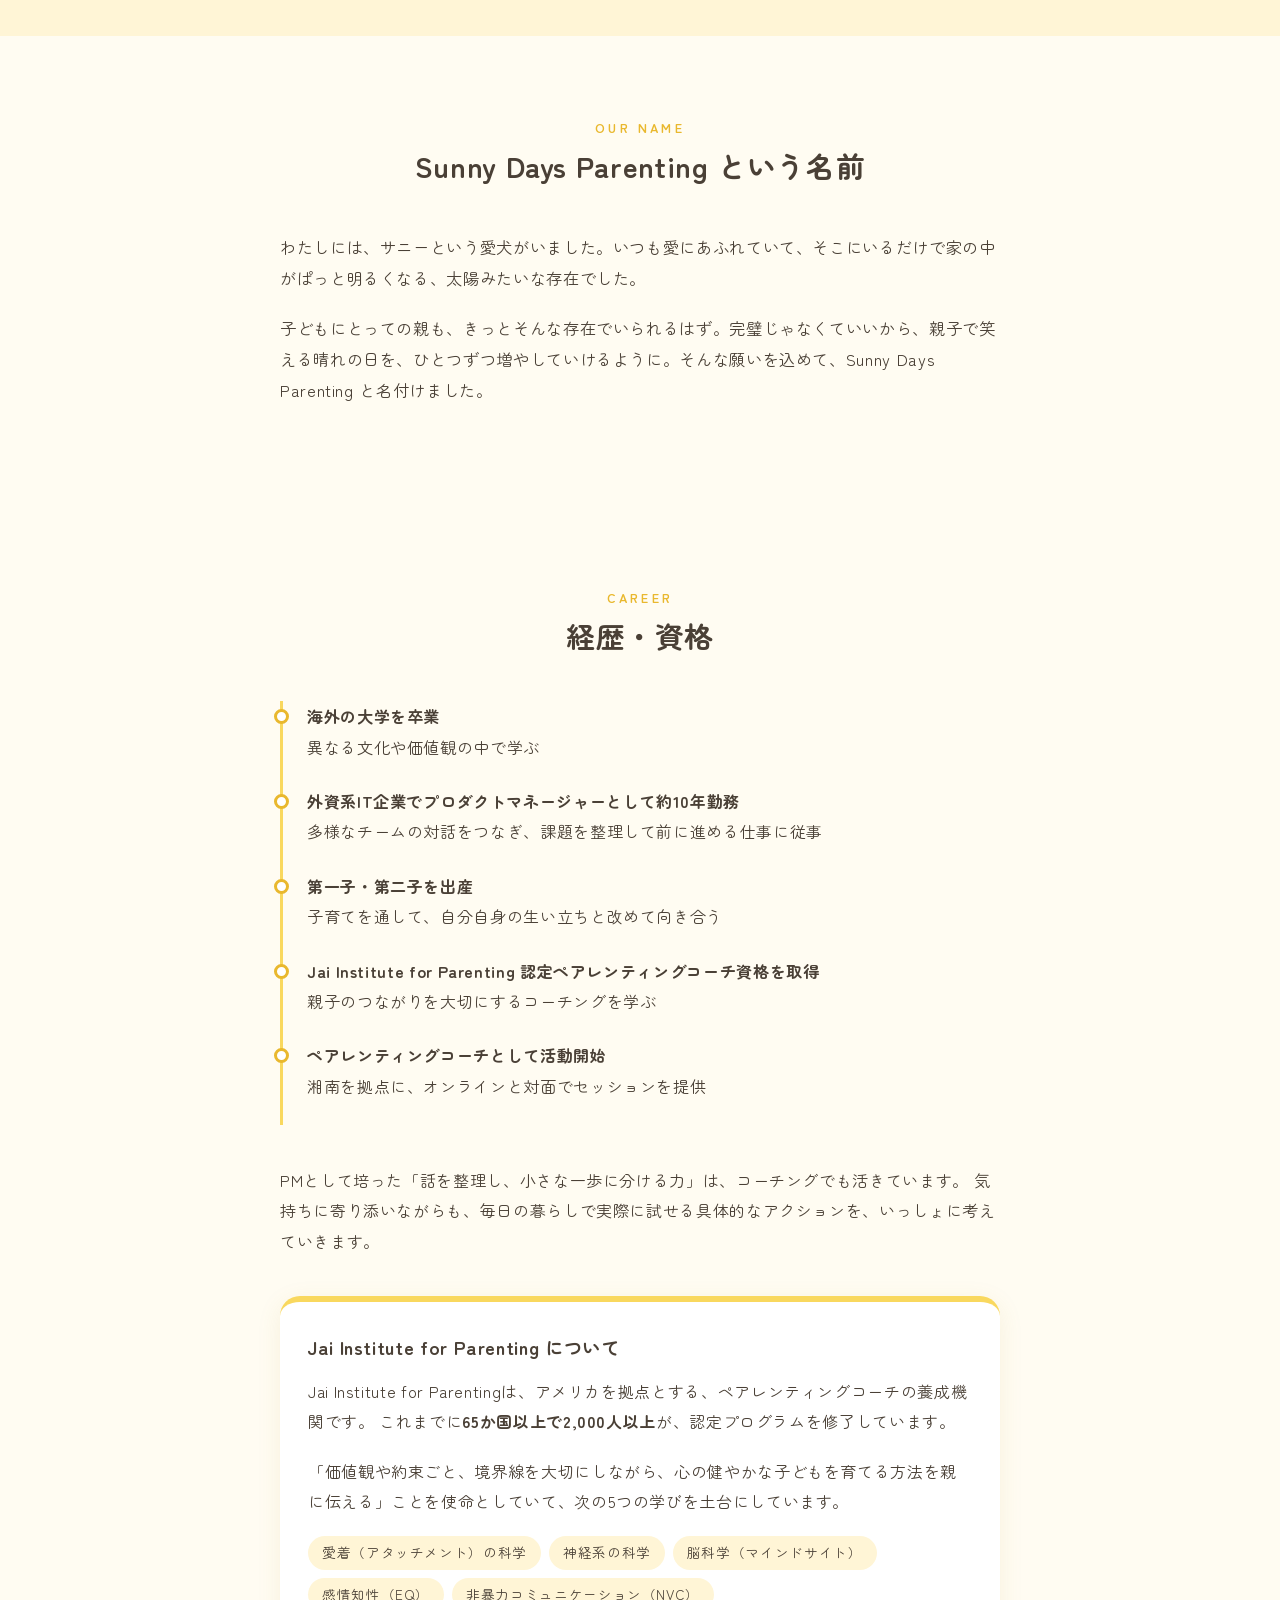
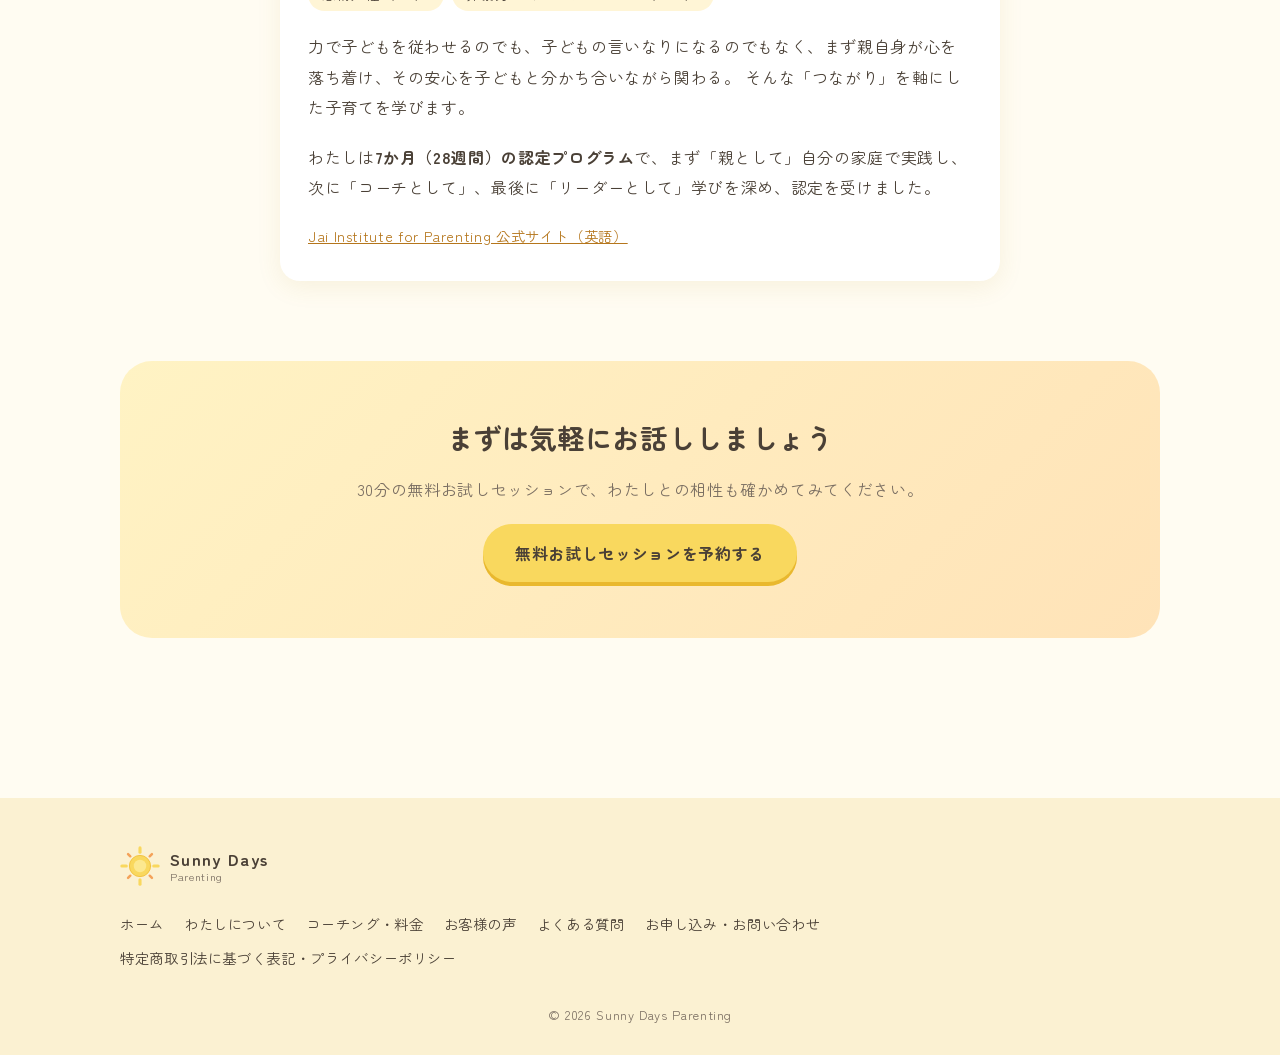
==== commit d0bc3807: "名前の表記を「メグ（Meg）」に変更、特商法の代表者は Horime Meg Co-Authored-By: Claude Opus 5.5 <noreply@anthropic.com>" ====
--- a/about.html
+++ b/about.html
@@ -4,12 +4,12 @@
   <meta charset="UTF-8">
   <meta name="viewport" content="width=device-width, initial-scale=1">
   <title>わたしについて｜Sunny Days Parenting</title>
-  <meta name="description" content="ペアレンティングコーチ 堀明メグのプロフィール。Jai Institute for Parenting 認定コーチ。外資系IT企業でのPM経験、自身の生い立ちと子育ての中で「家族のパターンを変える」ことに向き合ってきたストーリー。">
+  <meta name="description" content="ペアレンティングコーチ メグのプロフィール。Jai Institute for Parenting 認定コーチ。外資系IT企業でのPM経験、自身の生い立ちと子育ての中で「家族のパターンを変える」ことに向き合ってきたストーリー。">
   <link rel="canonical" href="https://sunnydaysparenting.com/about.html">
   <meta property="og:site_name" content="Sunny Days Parenting">
   <meta property="og:type" content="article">
   <meta property="og:title" content="わたしについて｜Sunny Days Parenting">
-  <meta property="og:description" content="ペアレンティングコーチ 堀明メグのプロフィール。Jai Institute for Parenting 認定コーチ。外資系IT企業でのPM経験、自身の生い立ちと子育ての中で「家族のパターンを変える」ことに向き合ってきたストーリー。">
+  <meta property="og:description" content="ペアレンティングコーチ メグのプロフィール。Jai Institute for Parenting 認定コーチ。外資系IT企業でのPM経験、自身の生い立ちと子育ての中で「家族のパターンを変える」ことに向き合ってきたストーリー。">
   <meta property="og:url" content="https://sunnydaysparenting.com/about.html">
   <meta property="og:locale" content="ja_JP">
   <meta name="twitter:card" content="summary">
@@ -57,10 +57,10 @@
     <div class="container">
       <div class="profile">
         <div class="profile-photo">
-          <img src="images/profile.jpg" alt="湘南の海辺で子どもを抱き上げて笑い合う堀明メグ" width="300" height="300">
+          <img src="images/profile.jpg" alt="湘南の海辺で子どもを抱き上げて笑い合うメグ" width="300" height="300">
         </div>
         <div>
-          <h2 class="profile-name">堀明メグ</h2>
+          <h2 class="profile-name">メグ（Meg）</h2>
           <ul class="tag-list">
             <li>Jai Institute for Parenting 認定ペアレンティングコーチ</li>
             <li>元・外資系IT企業 プロダクトマネージャー</li>
@@ -68,7 +68,7 @@
             <li>湘南を拠点に活動</li>
           </ul>
           <p>
-            はじめまして。ペアレンティングコーチの堀明メグです。<br>
+            はじめまして。ペアレンティングコーチのメグです。<br>
             湘南を拠点に、オンライン（Google Meet）と対面で、
             子育てに悩む親御さんのコーチングをしています。
           </p>
